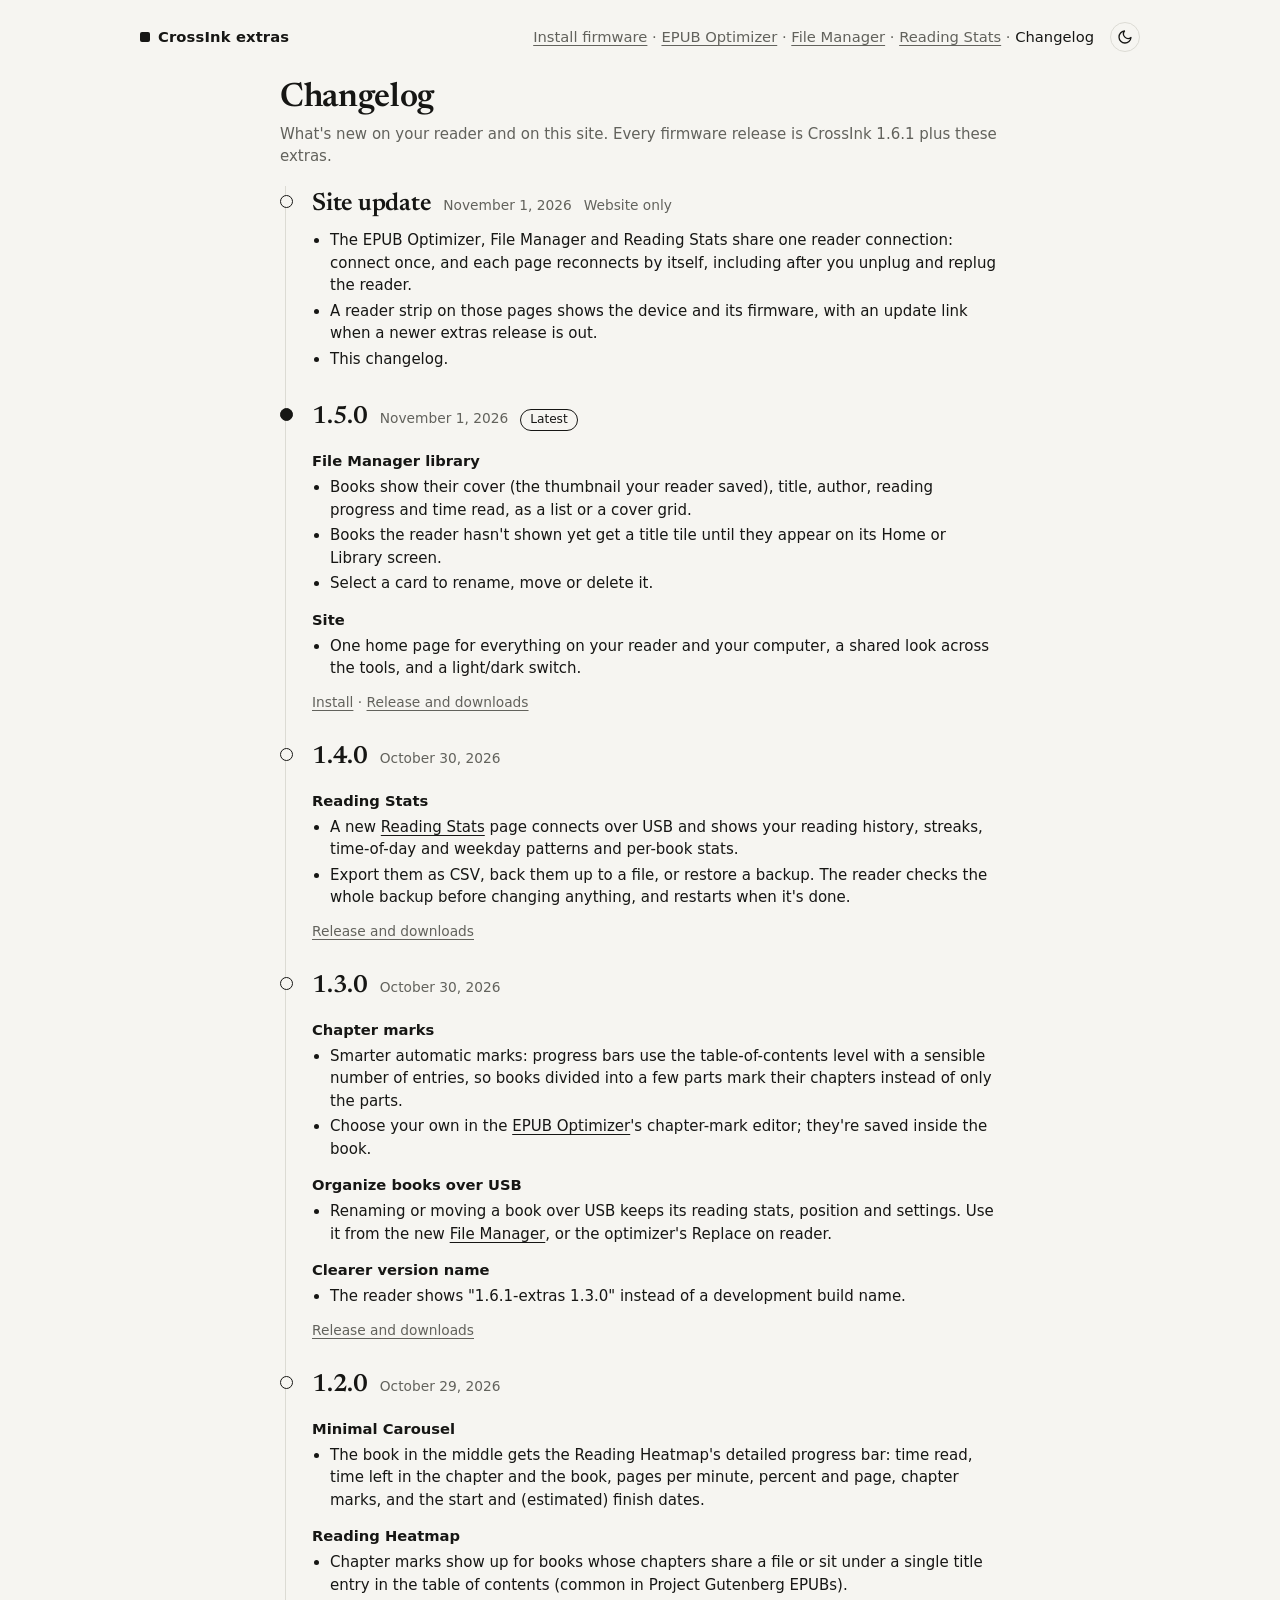
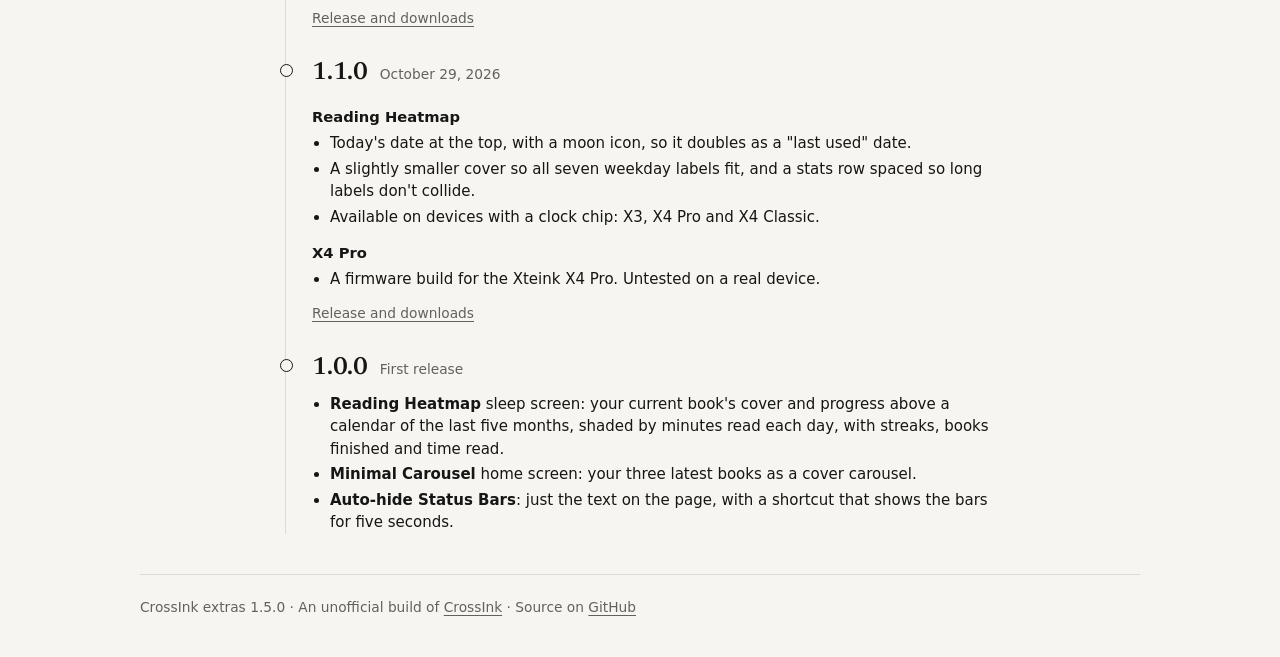
==== changelog.html @ f204cd17 "feat: changelog page, linked from every page's header Replaces the header's GitHub release link with" ====
<!doctype html>
<html lang="en">
<head>
<meta charset="utf-8">
<meta name="viewport" content="width=device-width, initial-scale=1">
<title>Changelog</title>
<meta name="description" content="What's new in each CrossInk extras release: firmware for the Xteink X3 and X4 Pro, and the tools on this site.">
<link rel="preconnect" href="https://fonts.googleapis.com">
<link rel="preconnect" href="https://fonts.gstatic.com" crossorigin>
<link href="https://fonts.googleapis.com/css2?family=Newsreader:opsz,wght@6..72,400;6..72,600&display=swap" rel="stylesheet">
<link rel="stylesheet" href="site.css?v=4">
<script src="theme.js?v=1"></script>
<style>
  .release { position: relative; padding: 0 0 26px 26px; border-left: 1px solid var(--line); margin-left: 5px; }
  .release:last-child { padding-bottom: 0; }
  .release::before { content: ""; position: absolute; left: -6px; top: 9px; width: 11px; height: 11px; border-radius: 50%;
    background: var(--bg); border: 1.5px solid var(--fg); }
  .release.latest::before { background: var(--fg); }
  .release header { display: flex; flex-wrap: wrap; align-items: baseline; gap: 4px 12px; margin-bottom: 6px; }
  .release h2 { font-family: "Newsreader", Georgia, serif; font-weight: 600; font-size: 1.55rem; margin: 0;
    letter-spacing: -0.01em; }
  .release time, .release .kind { color: var(--muted); font-size: 0.86rem; }
  .badge { border: 1px solid var(--fg); border-radius: 999px; padding: 0 9px; font-size: 0.76rem; line-height: 1.6; }
  .release h3 { font-size: 0.92rem; margin: 14px 0 4px; }
  .release ul { margin: 0; padding-left: 18px; }
  .release li { margin: 3px 0; }
  .release .links { margin: 12px 0 0; font-size: 0.86rem; color: var(--muted); }
</style>
</head>
<body>
<div class="site">
  <header class="top">
    <a class="mark" href="./"><span></span>CrossInk extras</a>
    <nav><a href="./">Install firmware</a> · <a href="optimizer.html">EPUB Optimizer</a> · <a href="files.html">File Manager</a> · <a href="stats.html">Reading Stats</a> · <a href="changelog.html" aria-current="page">Changelog</a></nav>
    <button class="theme-switch" type="button" id="themeSwitch" aria-label="Switch to dark mode"><svg class="moon" viewBox="0 0 24 24" fill="none" stroke="currentColor" stroke-width="2" stroke-linecap="round" stroke-linejoin="round" aria-hidden="true"><path d="M21 12.8A9 9 0 1 1 11.2 3a7 7 0 0 0 9.8 9.8z"/></svg><svg class="sun" viewBox="0 0 24 24" fill="none" stroke="currentColor" stroke-width="2" stroke-linecap="round" aria-hidden="true"><circle cx="12" cy="12" r="4"/><path d="M12 2v2M12 20v2M4.9 4.9l1.4 1.4M17.7 17.7l1.4 1.4M2 12h2M20 12h2M4.9 19.1l1.4-1.4M17.7 6.3l1.4-1.4"/></svg></button>
  </header>
</div>
<div class="wrap">
  <div class="page-head">
    <h1>Changelog</h1>
    <p>What's new on your reader and on this site. Every firmware release is CrossInk 1.6.1 plus these extras.</p>
  </div>

  <article class="release">
    <header><h2>Site update</h2><time datetime="2026-11-01T03:01:11Z"></time><span class="kind">Website only</span></header>
    <ul>
      <li>The EPUB Optimizer, File Manager and Reading Stats share one reader connection: connect once, and each page
        reconnects by itself, including after you unplug and replug the reader.</li>
      <li>A reader strip on those pages shows the device and its firmware, with an update link when a newer extras
        release is out.</li>
      <li>This changelog.</li>
    </ul>
  </article>

  <article class="release latest">
    <header><h2>1.5.0</h2><time datetime="2026-11-01T02:47:05Z"></time><span class="badge">Latest</span></header>
    <h3>File Manager library</h3>
    <ul>
      <li>Books show their cover (the thumbnail your reader saved), title, author, reading progress and time read, as a
        list or a cover grid.</li>
      <li>Books the reader hasn't shown yet get a title tile until they appear on its Home or Library screen.</li>
      <li>Select a card to rename, move or delete it.</li>
    </ul>
    <h3>Site</h3>
    <ul>
      <li>One home page for everything on your reader and your computer, a shared look across the tools, and a
        light/dark switch.</li>
    </ul>
    <p class="links"><a href="./#install">Install</a> ·
      <a href="https://github.com/durgakulla/CrossInk/releases/tag/extras-v1.5.0">Release and downloads</a></p>
  </article>

  <article class="release">
    <header><h2>1.4.0</h2><time datetime="2026-10-30T19:19:31Z"></time></header>
    <h3>Reading Stats</h3>
    <ul>
      <li>A new <a href="stats.html">Reading Stats</a> page connects over USB and shows your reading history, streaks,
        time-of-day and weekday patterns and per-book stats.</li>
      <li>Export them as CSV, back them up to a file, or restore a backup. The reader checks the whole backup before
        changing anything, and restarts when it's done.</li>
    </ul>
    <p class="links"><a href="https://github.com/durgakulla/CrossInk/releases/tag/extras-v1.4.0">Release and downloads</a></p>
  </article>

  <article class="release">
    <header><h2>1.3.0</h2><time datetime="2026-10-30T05:28:30Z"></time></header>
    <h3>Chapter marks</h3>
    <ul>
      <li>Smarter automatic marks: progress bars use the table-of-contents level with a sensible number of entries, so
        books divided into a few parts mark their chapters instead of only the parts.</li>
      <li>Choose your own in the <a href="optimizer.html">EPUB Optimizer</a>'s chapter-mark editor; they're saved inside
        the book.</li>
    </ul>
    <h3>Organize books over USB</h3>
    <ul>
      <li>Renaming or moving a book over USB keeps its reading stats, position and settings. Use it from the new
        <a href="files.html">File Manager</a>, or the optimizer's Replace on reader.</li>
    </ul>
    <h3>Clearer version name</h3>
    <ul>
      <li>The reader shows "1.6.1-extras 1.3.0" instead of a development build name.</li>
    </ul>
    <p class="links"><a href="https://github.com/durgakulla/CrossInk/releases/tag/extras-v1.3.0">Release and downloads</a></p>
  </article>

  <article class="release">
    <header><h2>1.2.0</h2><time datetime="2026-10-29T15:53:16Z"></time></header>
    <h3>Minimal Carousel</h3>
    <ul>
      <li>The book in the middle gets the Reading Heatmap's detailed progress bar: time read, time left in the chapter
        and the book, pages per minute, percent and page, chapter marks, and the start and (estimated) finish dates.</li>
    </ul>
    <h3>Reading Heatmap</h3>
    <ul>
      <li>Chapter marks show up for books whose chapters share a file or sit under a single title entry in the table of
        contents (common in Project Gutenberg EPUBs).</li>
    </ul>
    <p class="links"><a href="https://github.com/durgakulla/CrossInk/releases/tag/extras-v1.2.0">Release and downloads</a></p>
  </article>

  <article class="release">
    <header><h2>1.1.0</h2><time datetime="2026-10-29T04:12:17Z"></time></header>
    <h3>Reading Heatmap</h3>
    <ul>
      <li>Today's date at the top, with a moon icon, so it doubles as a "last used" date.</li>
      <li>A slightly smaller cover so all seven weekday labels fit, and a stats row spaced so long labels don't collide.</li>
      <li>Available on devices with a clock chip: X3, X4 Pro and X4 Classic.</li>
    </ul>
    <h3>X4 Pro</h3>
    <ul>
      <li>A firmware build for the Xteink X4 Pro. Untested on a real device.</li>
    </ul>
    <p class="links"><a href="https://github.com/durgakulla/CrossInk/releases/tag/extras-v1.1.0">Release and downloads</a></p>
  </article>

  <article class="release">
    <header><h2>1.0.0</h2><span class="kind">First release</span></header>
    <ul>
      <li><strong>Reading Heatmap</strong> sleep screen: your current book's cover and progress above a calendar of the
        last five months, shaded by minutes read each day, with streaks, books finished and time read.</li>
      <li><strong>Minimal Carousel</strong> home screen: your three latest books as a cover carousel.</li>
      <li><strong>Auto-hide Status Bars</strong>: just the text on the page, with a shortcut that shows the bars for five
        seconds.</li>
    </ul>
  </article>
</div>

<div class="site">
  <footer class="site-foot">
    CrossInk extras 1.5.0 · An unofficial build of <a href="https://github.com/uxjulia/CrossInk">CrossInk</a> ·
    Source on <a href="https://github.com/durgakulla/CrossInk/tree/feat/reading-heatmap-sleep">GitHub</a>
  </footer>
</div>

<script>
  // Release dates in the visitor's own time zone.
  document.querySelectorAll(".release time").forEach(function (t) {
    t.textContent = new Date(t.getAttribute("datetime")).toLocaleDateString(undefined,
      { year: "numeric", month: "long", day: "numeric" });
  });
</script>
</body>
</html>
---- site.css ----
/* Shared by every page of CrossInk extras: colours, header, footer, page
   heading and the basic controls. Page-specific styles stay in each page.
   Dark colours follow the system unless the header switch set data-theme
   on <html> (theme.js). */
:root {
  --bg: #f6f5f1; --fg: #161614; --muted: #62625c; --faint: #8c8c85;
  --card: #ffffff; --line: #dcdbd4;
  --btn: #161614; --btn-fg: #f6f5f1;
  color-scheme: light;
}
@media (prefers-color-scheme: dark) {
  :root:not([data-theme="light"]) {
    --bg: #121211; --fg: #ecebe6; --muted: #a5a49d; --faint: #75746e;
    --card: #1b1b19; --line: #2f2f2b;
    --btn: #ecebe6; --btn-fg: #121211;
    color-scheme: dark;
  }
}
:root[data-theme="dark"] {
  --bg: #121211; --fg: #ecebe6; --muted: #a5a49d; --faint: #75746e;
  --card: #1b1b19; --line: #2f2f2b;
  --btn: #ecebe6; --btn-fg: #121211;
  color-scheme: dark;
}
* { box-sizing: border-box; }
html { -webkit-text-size-adjust: 100%; }
body { margin: 0; background: var(--bg); color: var(--fg);
  font: 15px/1.5 ui-sans-serif, system-ui, -apple-system, "Segoe UI", sans-serif; }
a { color: inherit; text-underline-offset: 3px; }
code { font-size: 0.9em; }
[hidden] { display: none !important; }

/* Layout: the header and footer span .site; tool content sits in .wrap. */
.site { max-width: 1040px; margin: 0 auto; padding: 0 20px; }
.wrap { max-width: 760px; margin: 0 auto; padding: 0 20px; }
.wrap.wide { max-width: 1040px; }

header.top { display: flex; justify-content: space-between; align-items: center; flex-wrap: wrap; gap: 6px 16px;
  padding: 22px 0; font-size: 0.92rem; line-height: 1.6; color: var(--muted); }
header.top .mark { font-weight: 600; color: var(--fg); letter-spacing: 0.01em; text-decoration: none; }
header.top .mark span { display: inline-block; width: 10px; height: 10px; background: var(--fg);
  margin-right: 8px; border-radius: 2px; vertical-align: 0; }
header.top nav a { color: var(--muted); }
header.top nav a[aria-current="page"] { color: var(--fg); text-decoration: none; }
header.top nav { margin-left: auto; }
.theme-switch { flex: none; display: inline-grid; place-items: center; width: 30px; height: 30px; padding: 0;
  border: 1px solid var(--line); border-radius: 50%; background: transparent; color: var(--fg); cursor: pointer; }
.theme-switch:hover { border-color: var(--fg); }
.theme-switch svg { width: 16px; height: 16px; }
/* Shows the mode a click switches to. */
.theme-switch .sun, :root[data-theme-now="dark"] .theme-switch .moon { display: none; }
:root[data-theme-now="dark"] .theme-switch .sun { display: block; }
/* Narrow screens: the switch sits on the brand row and the menu wraps below. */
@media (max-width: 700px) {
  header.top .mark { order: -2; }
  .theme-switch { order: -1; margin-left: auto; }
  header.top nav { flex-basis: 100%; margin-left: 0; }
}

.serif, .page-head h1 { font-family: "Newsreader", Georgia, "Times New Roman", serif; font-weight: 600;
  letter-spacing: -0.01em; }
.page-head { padding: 6px 0 18px; }
.page-head h1 { font-size: 2.1rem; line-height: 1.1; margin: 0 0 6px; }
.page-head p { margin: 0; color: var(--muted); }

footer.site-foot { margin-top: 40px; border-top: 1px solid var(--line); padding: 22px 0 40px; color: var(--muted);
  font-size: 0.86rem; }

/* Controls */
.card { background: var(--card); border: 1px solid var(--line); border-radius: 12px; padding: 16px; }
.bar { display: flex; flex-wrap: wrap; align-items: center; gap: 8px 10px; }
.spacer { flex: 1; }
button.go { background: var(--btn); color: var(--btn-fg); border: 0; border-radius: 9px; padding: 9px 18px;
  font: inherit; font-weight: 600; cursor: pointer; }
button.go:hover { opacity: 0.88; }
button.go:disabled { opacity: 0.35; cursor: not-allowed; }
.tool { font: inherit; font-size: 0.84rem; line-height: 1.4; white-space: nowrap; padding: 4px 10px;
  border: 1px solid var(--fg); border-radius: 7px; background: transparent; color: var(--fg); cursor: pointer; }
.tool:hover { background: var(--bg); }
.tool.primary { background: var(--btn); color: var(--btn-fg); }
.tool:disabled { opacity: 0.4; cursor: not-allowed; }
label.tool input { position: absolute; width: 1px; height: 1px; opacity: 0; }
.seg { display: inline-flex; border: 1px solid var(--fg); border-radius: 999px; padding: 2px; }
.seg button { border: 0; background: transparent; color: var(--fg); font: inherit; font-size: 0.85rem;
  padding: 4px 12px; border-radius: 999px; cursor: pointer; }
.seg button[aria-pressed="true"] { background: var(--btn); color: var(--btn-fg); }

/* Reader strip (reader.js) on the USB tool pages. */
.reader-bar { display: flex; flex-wrap: wrap; align-items: center; gap: 6px 12px; margin-bottom: 14px; padding: 9px 14px;
  border: 1px solid var(--line); border-radius: 10px; background: var(--card); font-size: 0.88rem; min-height: 46px; }
.reader-bar .dot { flex: none; width: 9px; height: 9px; border-radius: 50%; border: 1.5px solid var(--faint); }
.reader-bar.connected .dot { background: var(--fg); border-color: var(--fg); }
.reader-bar.connecting .dot { border-color: var(--fg); border-right-color: transparent; animation: reader-spin 0.9s linear infinite; }
@keyframes reader-spin { to { transform: rotate(360deg); } }
@media (prefers-reduced-motion: reduce) { .reader-bar.connecting .dot { animation: none; } }
.reader-bar.connected > span:nth-child(2) { font-weight: 600; }
.reader-bar .update { font-weight: 600; }
.reader-bar .hint { font-size: 0.84rem; }
.reader-bar .tool { margin-left: auto; }

.muted { color: var(--muted); }
.bad { color: var(--fg) !important; border-left: 2px solid var(--fg); padding-left: 8px; }
.notes { margin: 14px 0 0; padding-left: 18px; color: var(--muted); font-size: 0.82rem; }
.notes li { margin: 3px 0; }
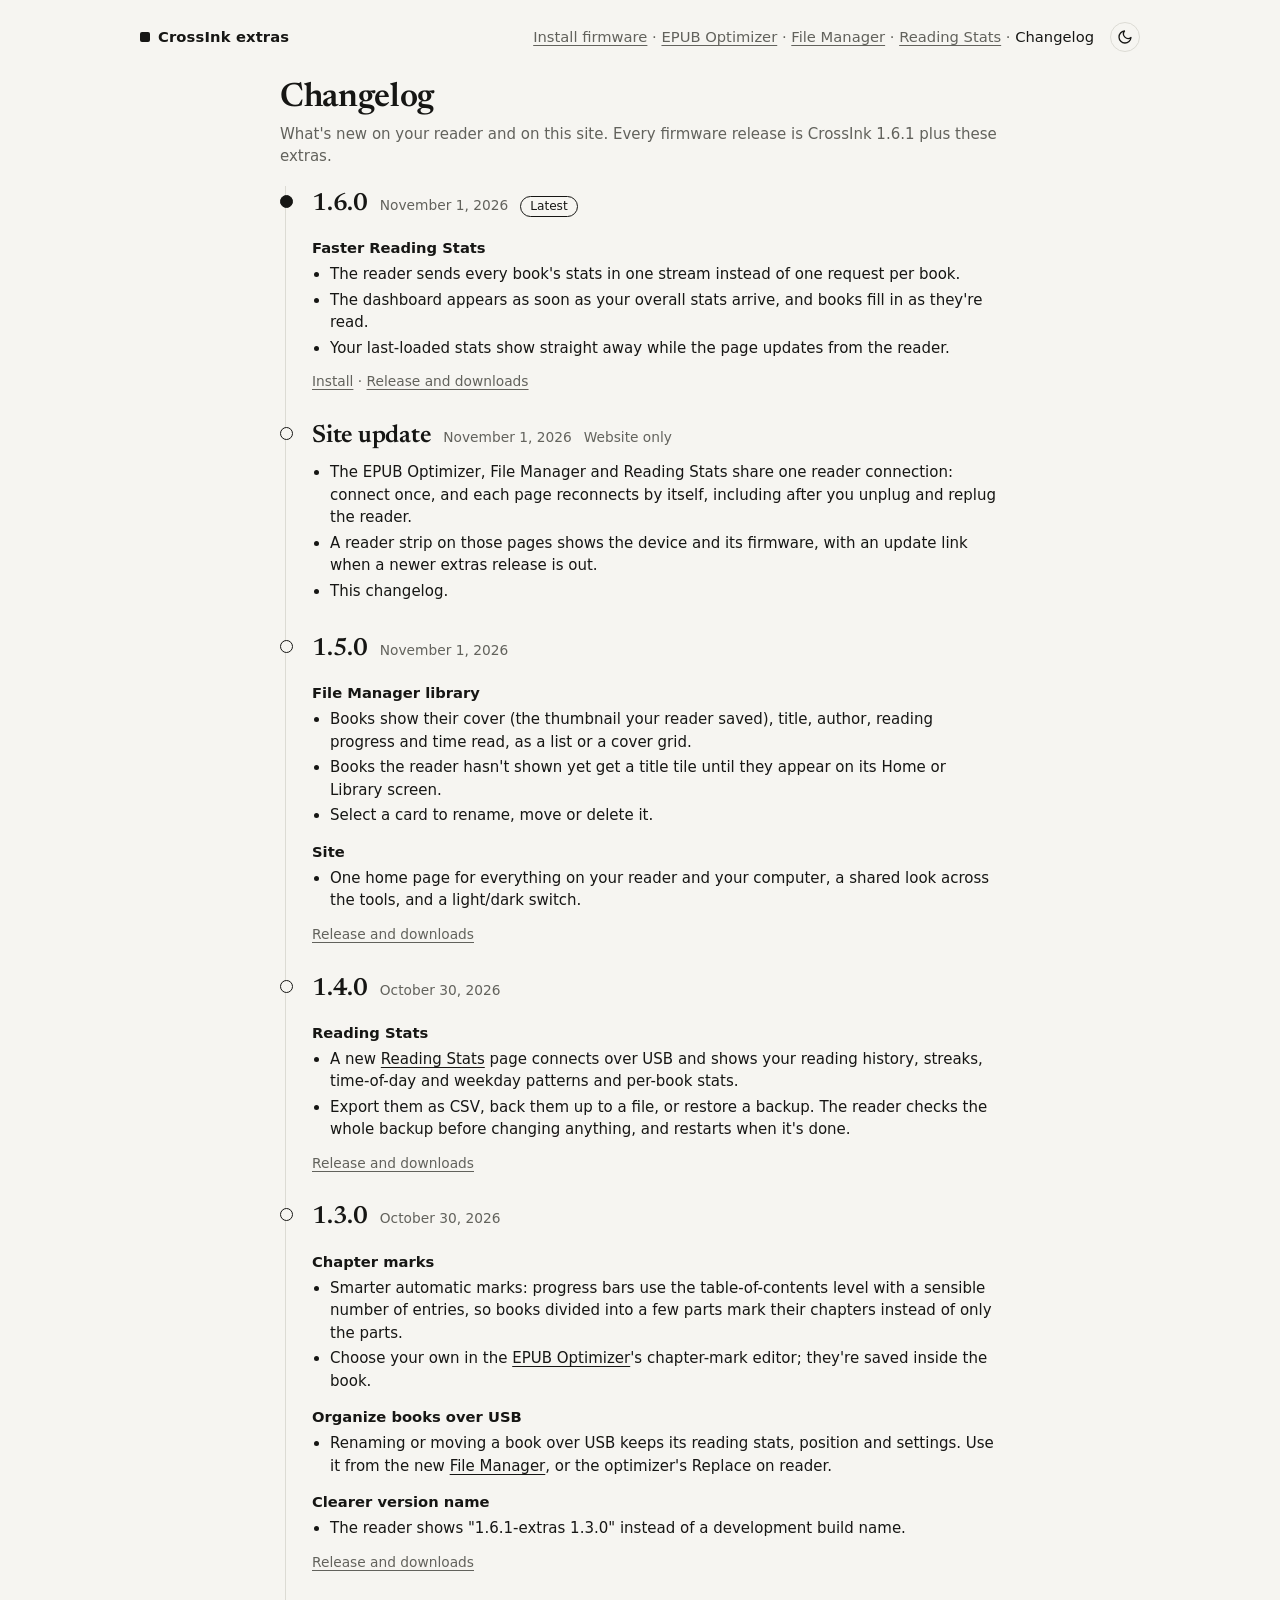
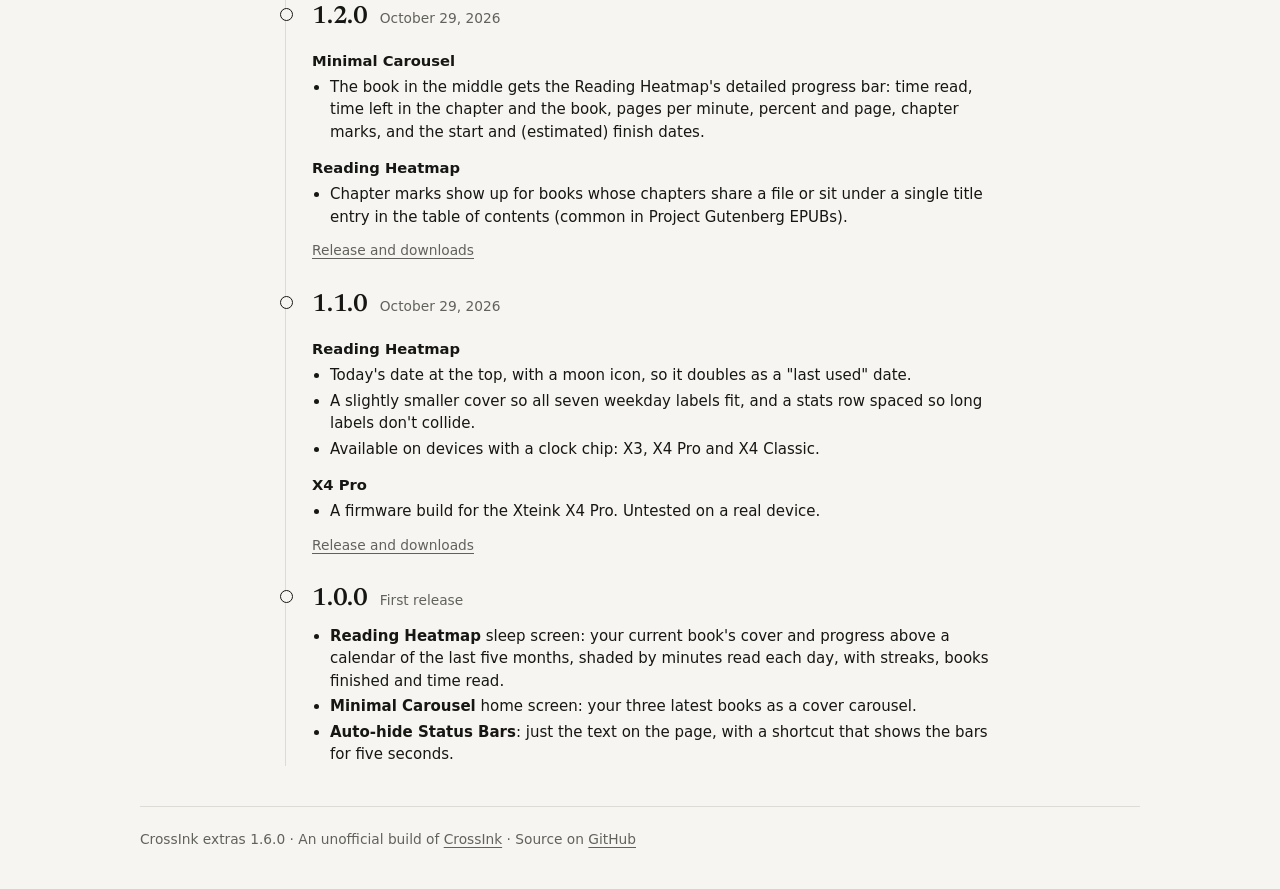
==== commit 80278a6a: "feat: faster Reading Stats; firmware 1.6.0 Reading Stats shows the last-loaded stats straight away, " ====
--- a/changelog.html
+++ b/changelog.html
@@ -41,6 +41,18 @@
     <p>What's new on your reader and on this site. Every firmware release is CrossInk 1.6.1 plus these extras.</p>
   </div>
 
+  <article class="release latest">
+    <header><h2>1.6.0</h2><time datetime="2026-11-01T03:27:47Z"></time><span class="badge">Latest</span></header>
+    <h3>Faster Reading Stats</h3>
+    <ul>
+      <li>The reader sends every book's stats in one stream instead of one request per book.</li>
+      <li>The dashboard appears as soon as your overall stats arrive, and books fill in as they're read.</li>
+      <li>Your last-loaded stats show straight away while the page updates from the reader.</li>
+    </ul>
+    <p class="links"><a href="./#install">Install</a> ·
+      <a href="https://github.com/durgakulla/CrossInk/releases/tag/extras-v1.6.0">Release and downloads</a></p>
+  </article>
+
   <article class="release">
     <header><h2>Site update</h2><time datetime="2026-11-01T03:01:11Z"></time><span class="kind">Website only</span></header>
     <ul>
@@ -52,8 +64,8 @@
     </ul>
   </article>
 
-  <article class="release latest">
-    <header><h2>1.5.0</h2><time datetime="2026-11-01T02:47:05Z"></time><span class="badge">Latest</span></header>
+  <article class="release">
+    <header><h2>1.5.0</h2><time datetime="2026-11-01T02:47:05Z"></time></header>
     <h3>File Manager library</h3>
     <ul>
       <li>Books show their cover (the thumbnail your reader saved), title, author, reading progress and time read, as a
@@ -66,8 +78,7 @@
       <li>One home page for everything on your reader and your computer, a shared look across the tools, and a
         light/dark switch.</li>
     </ul>
-    <p class="links"><a href="./#install">Install</a> ·
-      <a href="https://github.com/durgakulla/CrossInk/releases/tag/extras-v1.5.0">Release and downloads</a></p>
+    <p class="links"><a href="https://github.com/durgakulla/CrossInk/releases/tag/extras-v1.5.0">Release and downloads</a></p>
   </article>
 
   <article class="release">
@@ -147,7 +158,7 @@
 
 <div class="site">
   <footer class="site-foot">
-    CrossInk extras 1.5.0 · An unofficial build of <a href="https://github.com/uxjulia/CrossInk">CrossInk</a> ·
+    CrossInk extras 1.6.0 · An unofficial build of <a href="https://github.com/uxjulia/CrossInk">CrossInk</a> ·
     Source on <a href="https://github.com/durgakulla/CrossInk/tree/feat/reading-heatmap-sleep">GitHub</a>
   </footer>
 </div>
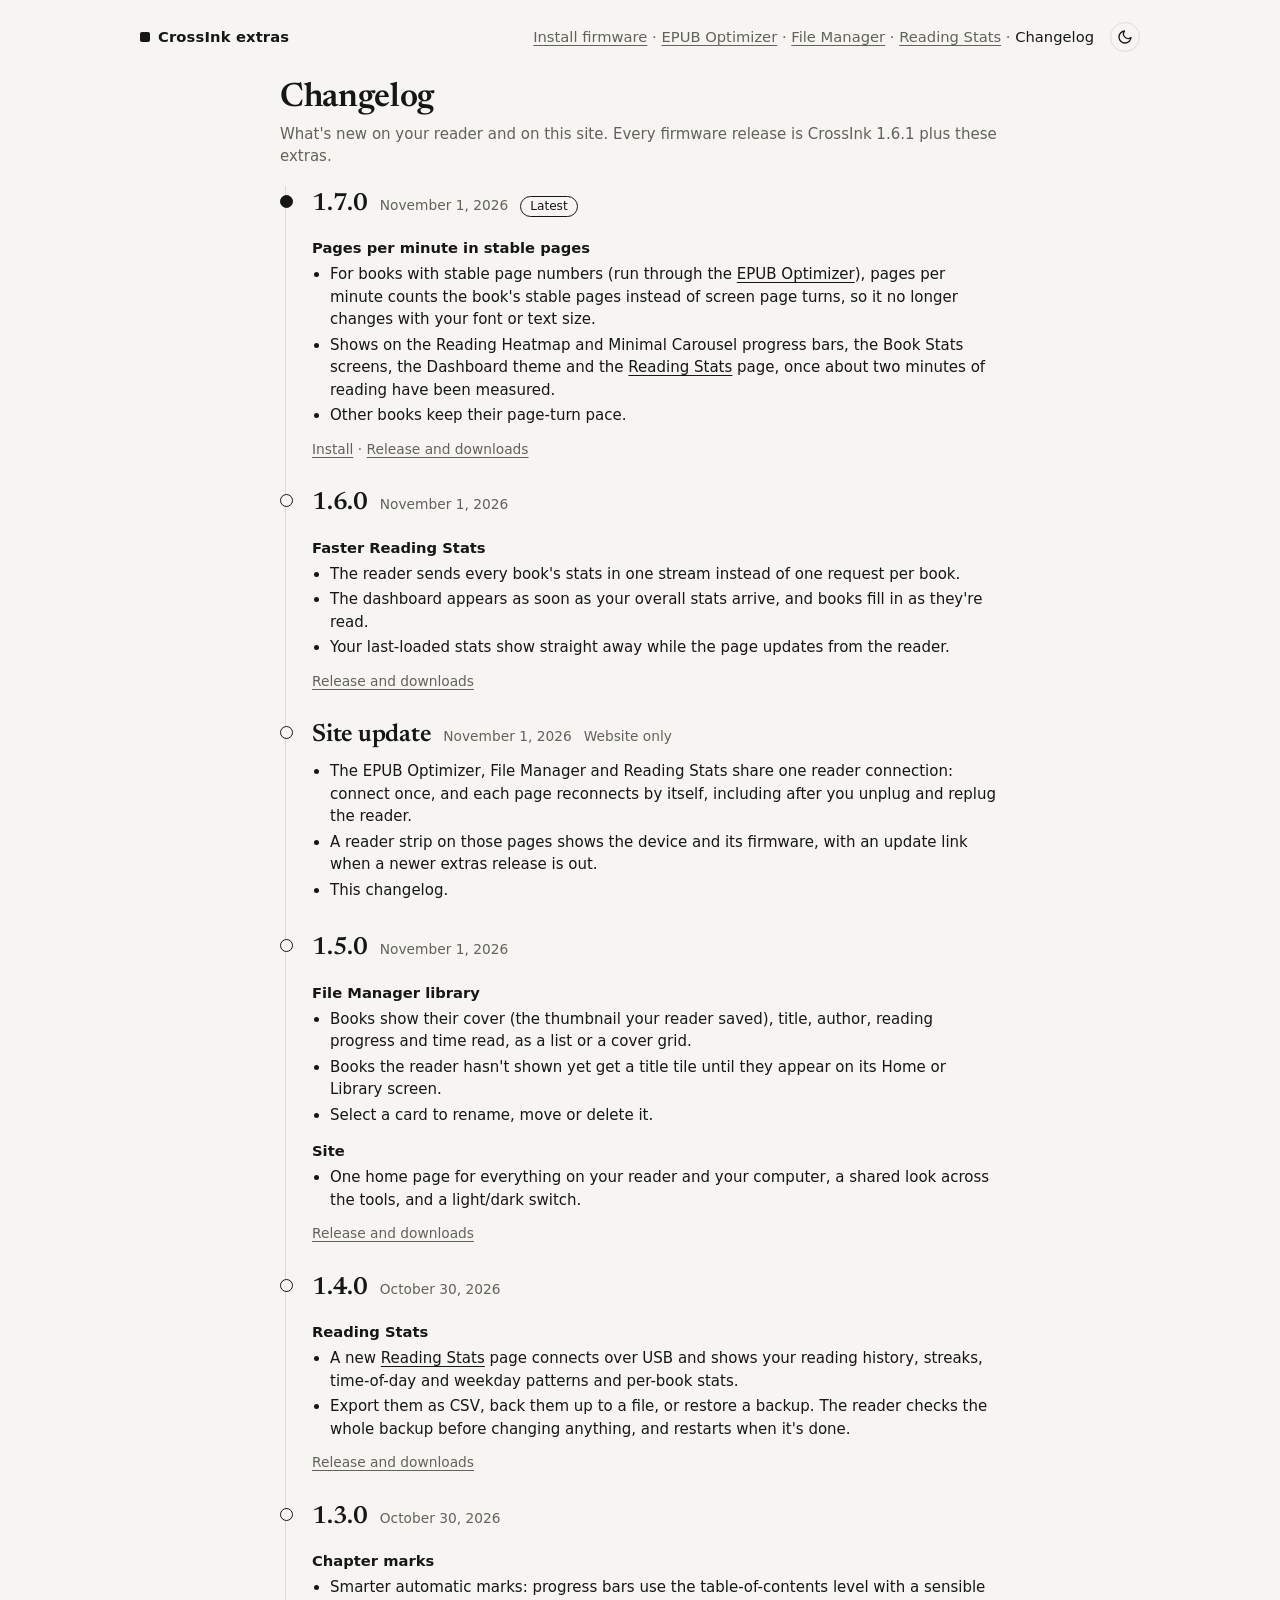
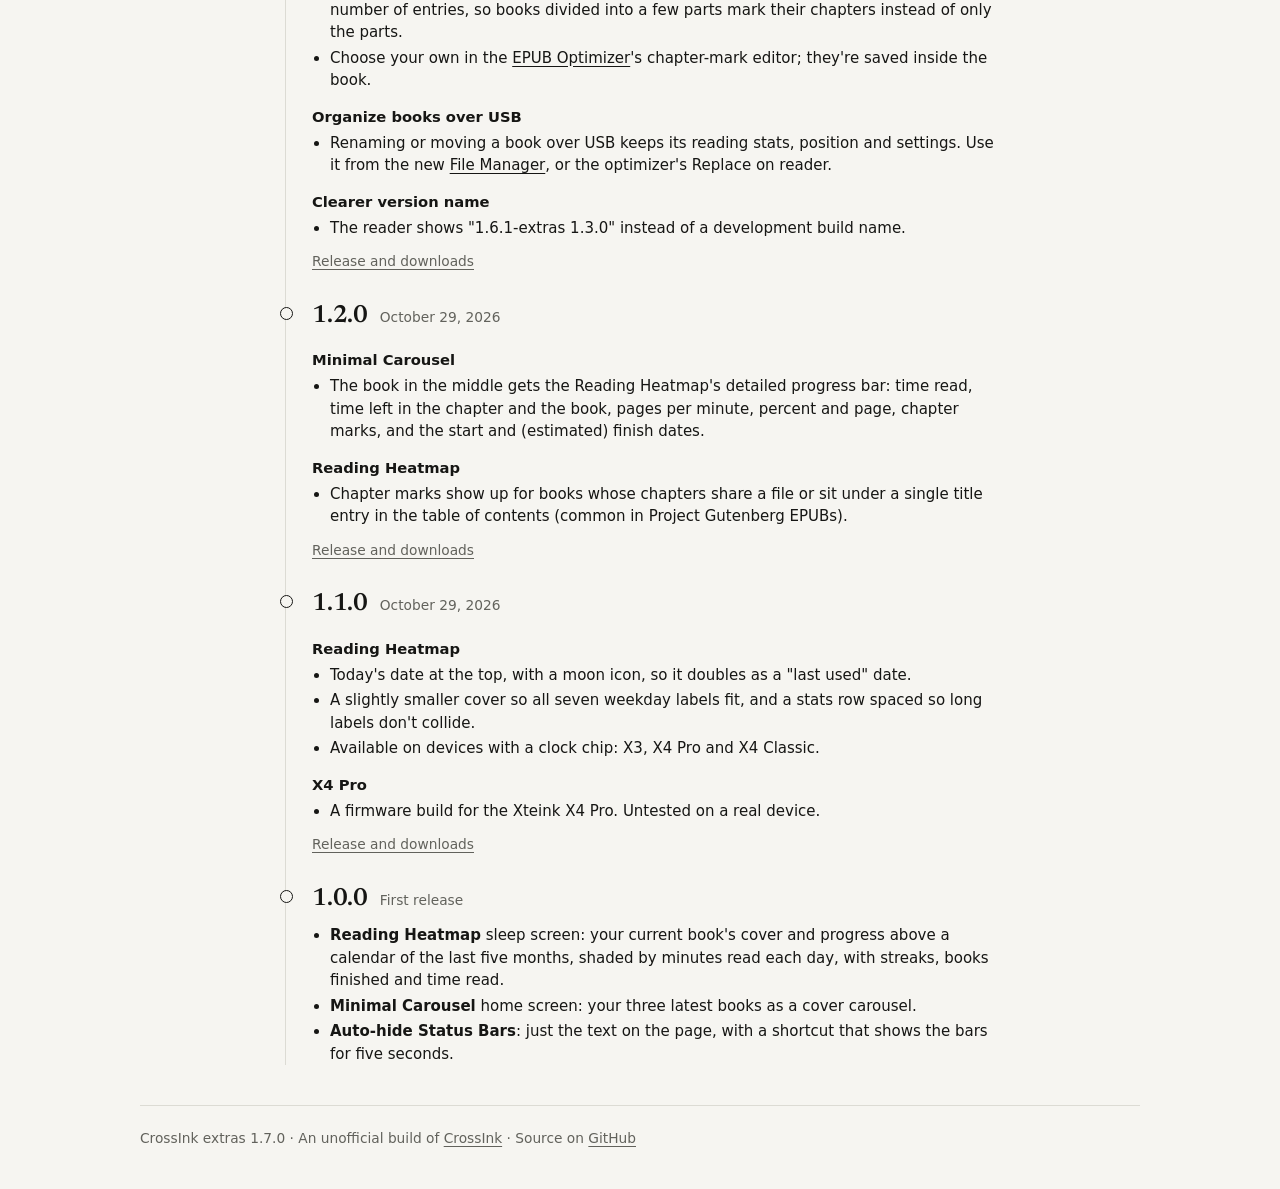
==== commit d0da38b2: "feat: stable pages per minute on Reading Stats; firmware 1.7.0 Reading Stats shows pages per minute " ====
--- a/changelog.html
+++ b/changelog.html
@@ -42,15 +42,29 @@
   </div>
 
   <article class="release latest">
-    <header><h2>1.6.0</h2><time datetime="2026-11-01T03:27:47Z"></time><span class="badge">Latest</span></header>
+    <header><h2>1.7.0</h2><time datetime="2026-11-01T04:46:51Z"></time><span class="badge">Latest</span></header>
+    <h3>Pages per minute in stable pages</h3>
+    <ul>
+      <li>For books with stable page numbers (run through the <a href="optimizer.html">EPUB Optimizer</a>), pages per
+        minute counts the book's stable pages instead of screen page turns, so it no longer changes with your font or
+        text size.</li>
+      <li>Shows on the Reading Heatmap and Minimal Carousel progress bars, the Book Stats screens, the Dashboard theme
+        and the <a href="stats.html">Reading Stats</a> page, once about two minutes of reading have been measured.</li>
+      <li>Other books keep their page-turn pace.</li>
+    </ul>
+    <p class="links"><a href="./#install">Install</a> ·
+      <a href="https://github.com/durgakulla/CrossInk/releases/tag/extras-v1.7.0">Release and downloads</a></p>
+  </article>
+
+  <article class="release">
+    <header><h2>1.6.0</h2><time datetime="2026-11-01T03:27:47Z"></time></header>
     <h3>Faster Reading Stats</h3>
     <ul>
       <li>The reader sends every book's stats in one stream instead of one request per book.</li>
       <li>The dashboard appears as soon as your overall stats arrive, and books fill in as they're read.</li>
       <li>Your last-loaded stats show straight away while the page updates from the reader.</li>
     </ul>
-    <p class="links"><a href="./#install">Install</a> ·
-      <a href="https://github.com/durgakulla/CrossInk/releases/tag/extras-v1.6.0">Release and downloads</a></p>
+    <p class="links"><a href="https://github.com/durgakulla/CrossInk/releases/tag/extras-v1.6.0">Release and downloads</a></p>
   </article>
 
   <article class="release">
@@ -158,7 +172,7 @@
 
 <div class="site">
   <footer class="site-foot">
-    CrossInk extras 1.6.0 · An unofficial build of <a href="https://github.com/uxjulia/CrossInk">CrossInk</a> ·
+    CrossInk extras 1.7.0 · An unofficial build of <a href="https://github.com/uxjulia/CrossInk">CrossInk</a> ·
     Source on <a href="https://github.com/durgakulla/CrossInk/tree/feat/reading-heatmap-sleep">GitHub</a>
   </footer>
 </div>
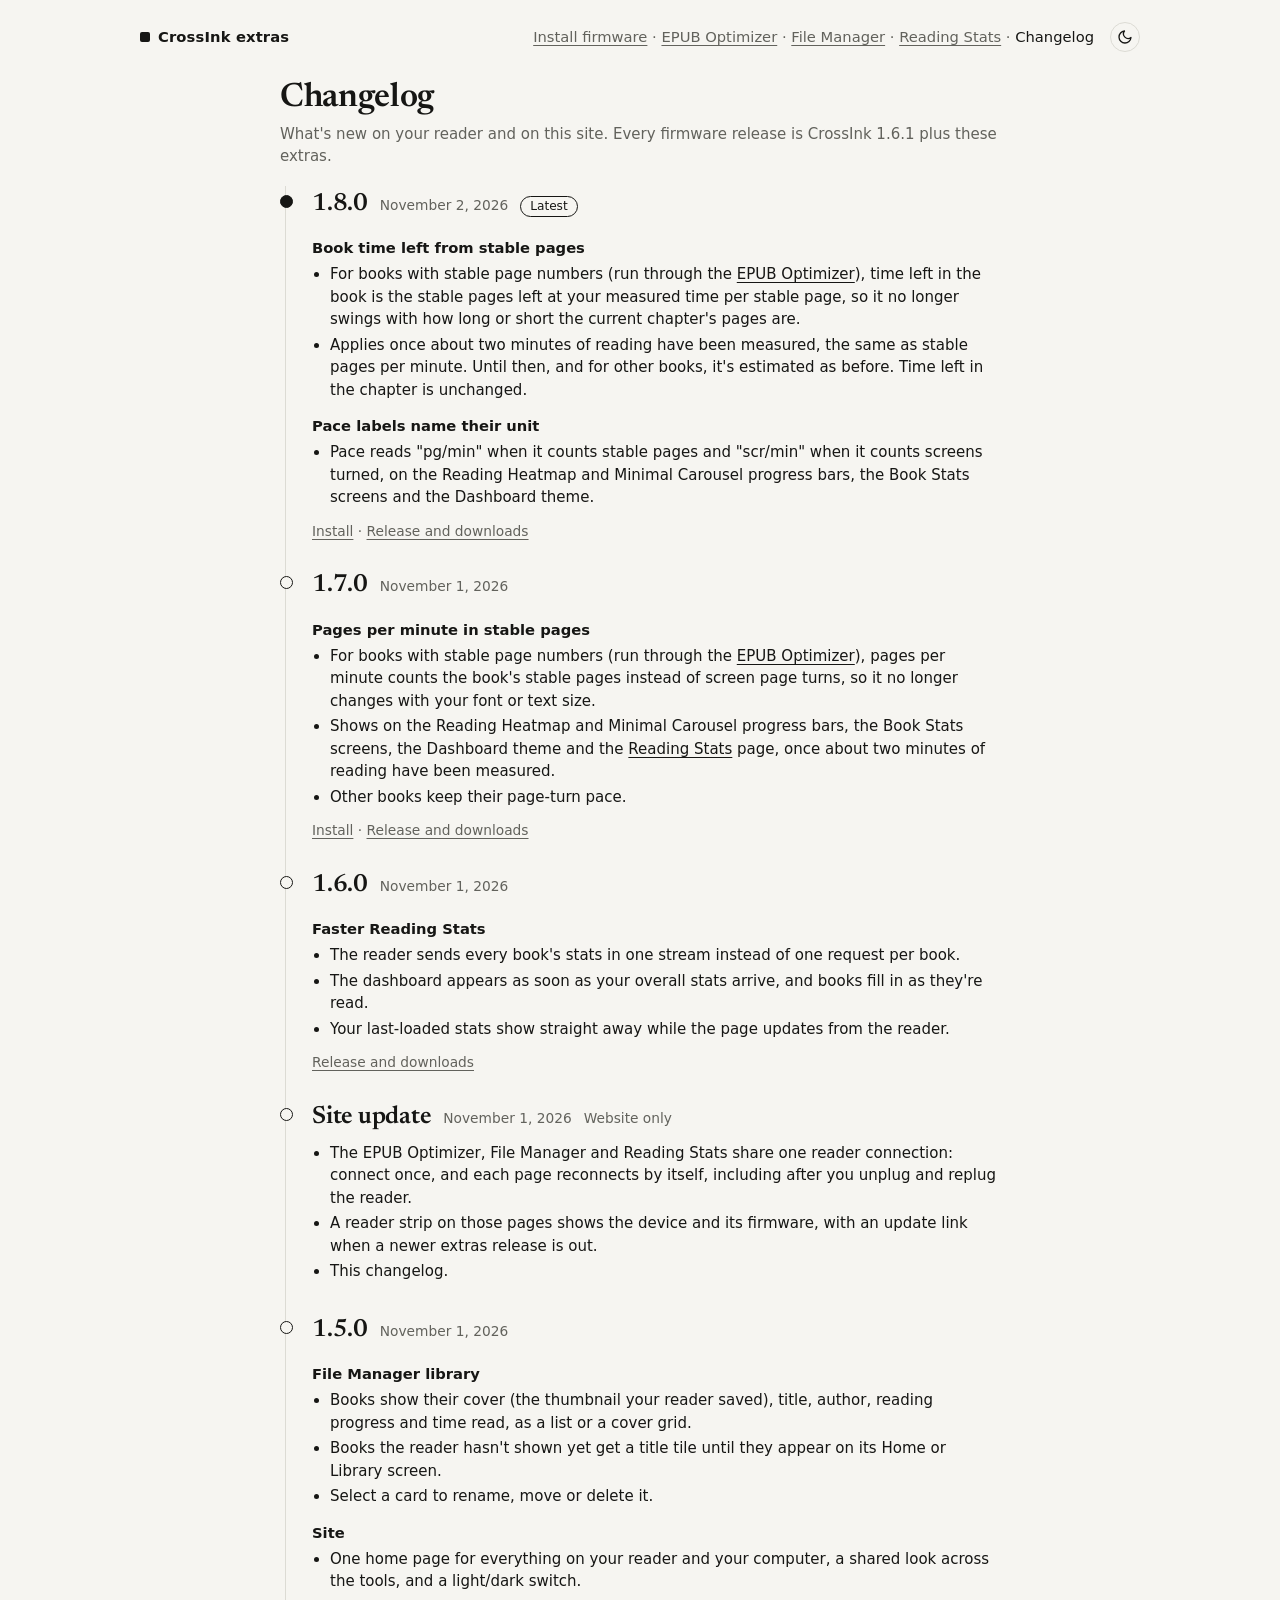
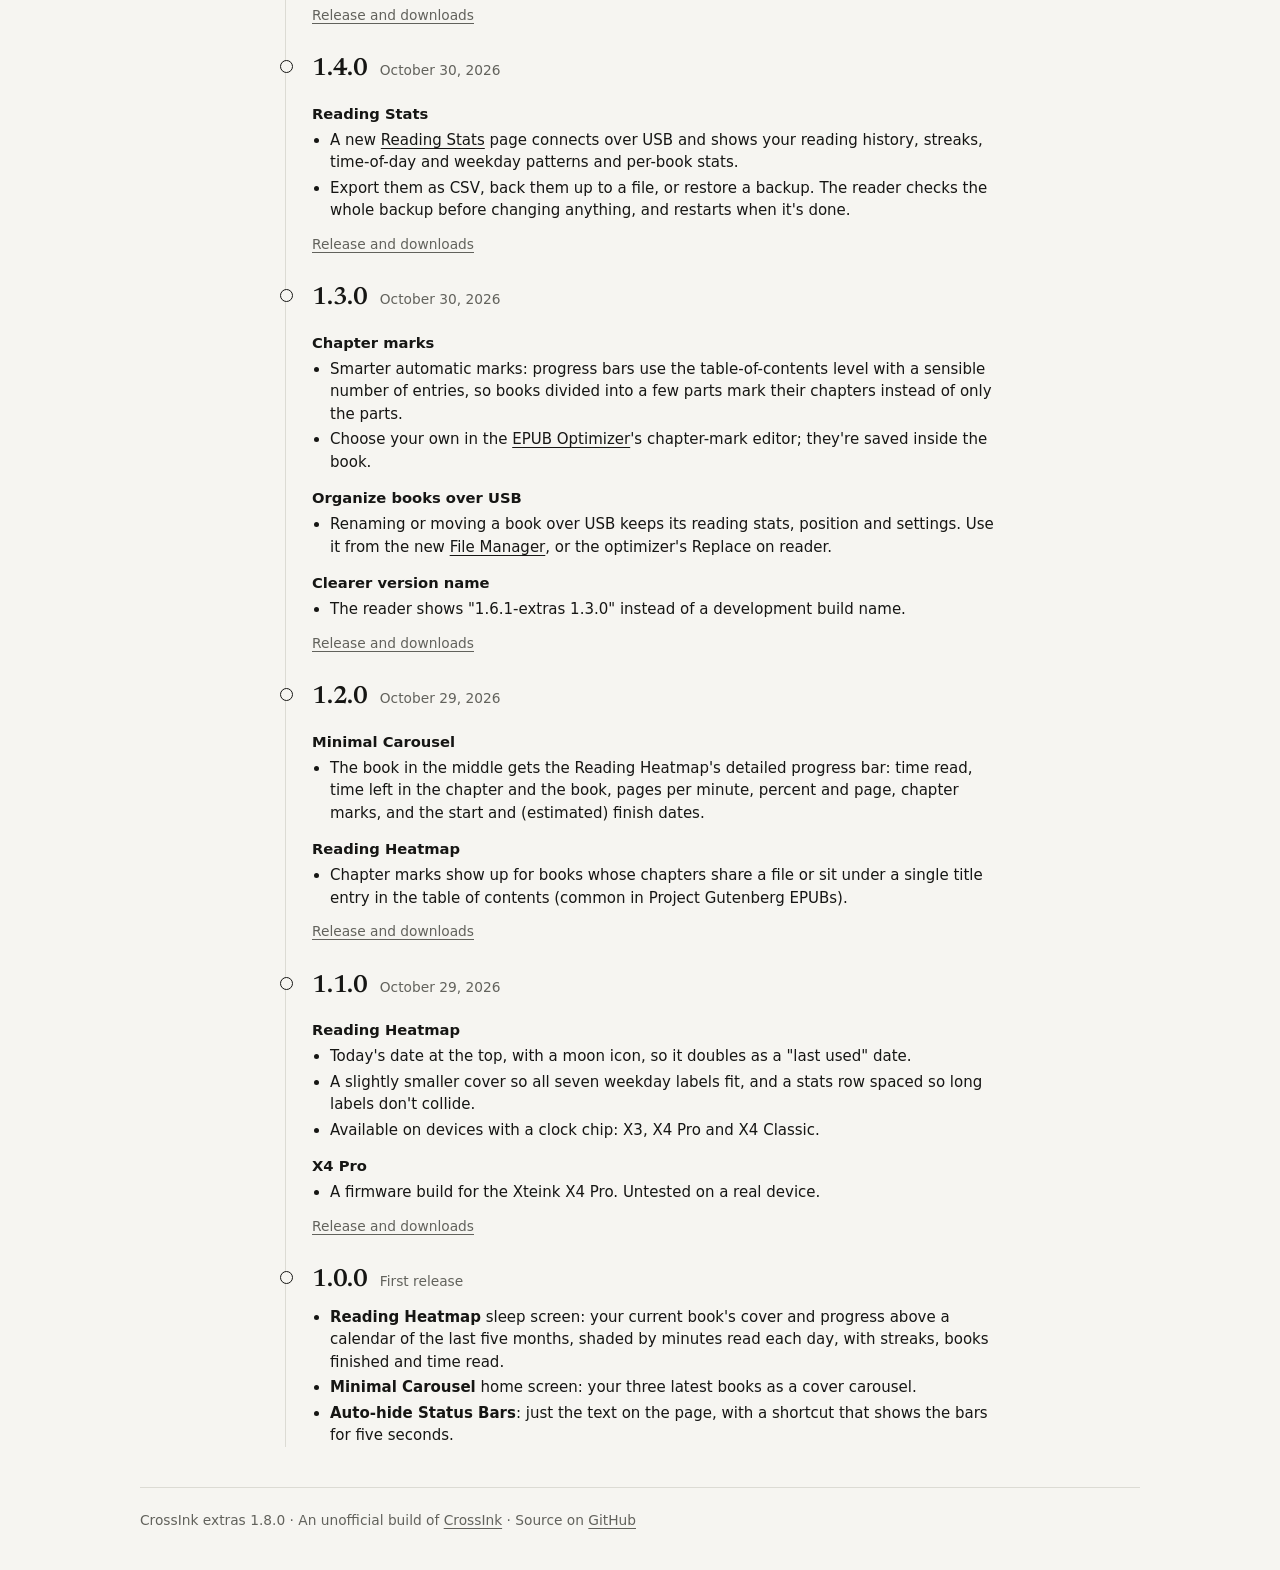
==== commit 55f1968d: "feat: firmware 1.8.0 (stable-page time left, scr/min and pg/min labels) Co-Authored-By: Claude Opus " ====
--- a/changelog.html
+++ b/changelog.html
@@ -42,7 +42,26 @@
   </div>
 
   <article class="release latest">
-    <header><h2>1.7.0</h2><time datetime="2026-11-01T04:46:51Z"></time><span class="badge">Latest</span></header>
+    <header><h2>1.8.0</h2><time datetime="2026-11-02T01:36:26Z"></time><span class="badge">Latest</span></header>
+    <h3>Book time left from stable pages</h3>
+    <ul>
+      <li>For books with stable page numbers (run through the <a href="optimizer.html">EPUB Optimizer</a>), time left
+        in the book is the stable pages left at your measured time per stable page, so it no longer swings with how
+        long or short the current chapter's pages are.</li>
+      <li>Applies once about two minutes of reading have been measured, the same as stable pages per minute. Until
+        then, and for other books, it's estimated as before. Time left in the chapter is unchanged.</li>
+    </ul>
+    <h3>Pace labels name their unit</h3>
+    <ul>
+      <li>Pace reads "pg/min" when it counts stable pages and "scr/min" when it counts screens turned, on the Reading
+        Heatmap and Minimal Carousel progress bars, the Book Stats screens and the Dashboard theme.</li>
+    </ul>
+    <p class="links"><a href="./#install">Install</a> ·
+      <a href="https://github.com/durgakulla/CrossInk/releases/tag/extras-v1.8.0">Release and downloads</a></p>
+  </article>
+
+  <article class="release">
+    <header><h2>1.7.0</h2><time datetime="2026-11-01T04:46:51Z"></time></header>
     <h3>Pages per minute in stable pages</h3>
     <ul>
       <li>For books with stable page numbers (run through the <a href="optimizer.html">EPUB Optimizer</a>), pages per
@@ -172,7 +191,7 @@
 
 <div class="site">
   <footer class="site-foot">
-    CrossInk extras 1.7.0 · An unofficial build of <a href="https://github.com/uxjulia/CrossInk">CrossInk</a> ·
+    CrossInk extras 1.8.0 · An unofficial build of <a href="https://github.com/uxjulia/CrossInk">CrossInk</a> ·
     Source on <a href="https://github.com/durgakulla/CrossInk/tree/feat/reading-heatmap-sleep">GitHub</a>
   </footer>
 </div>
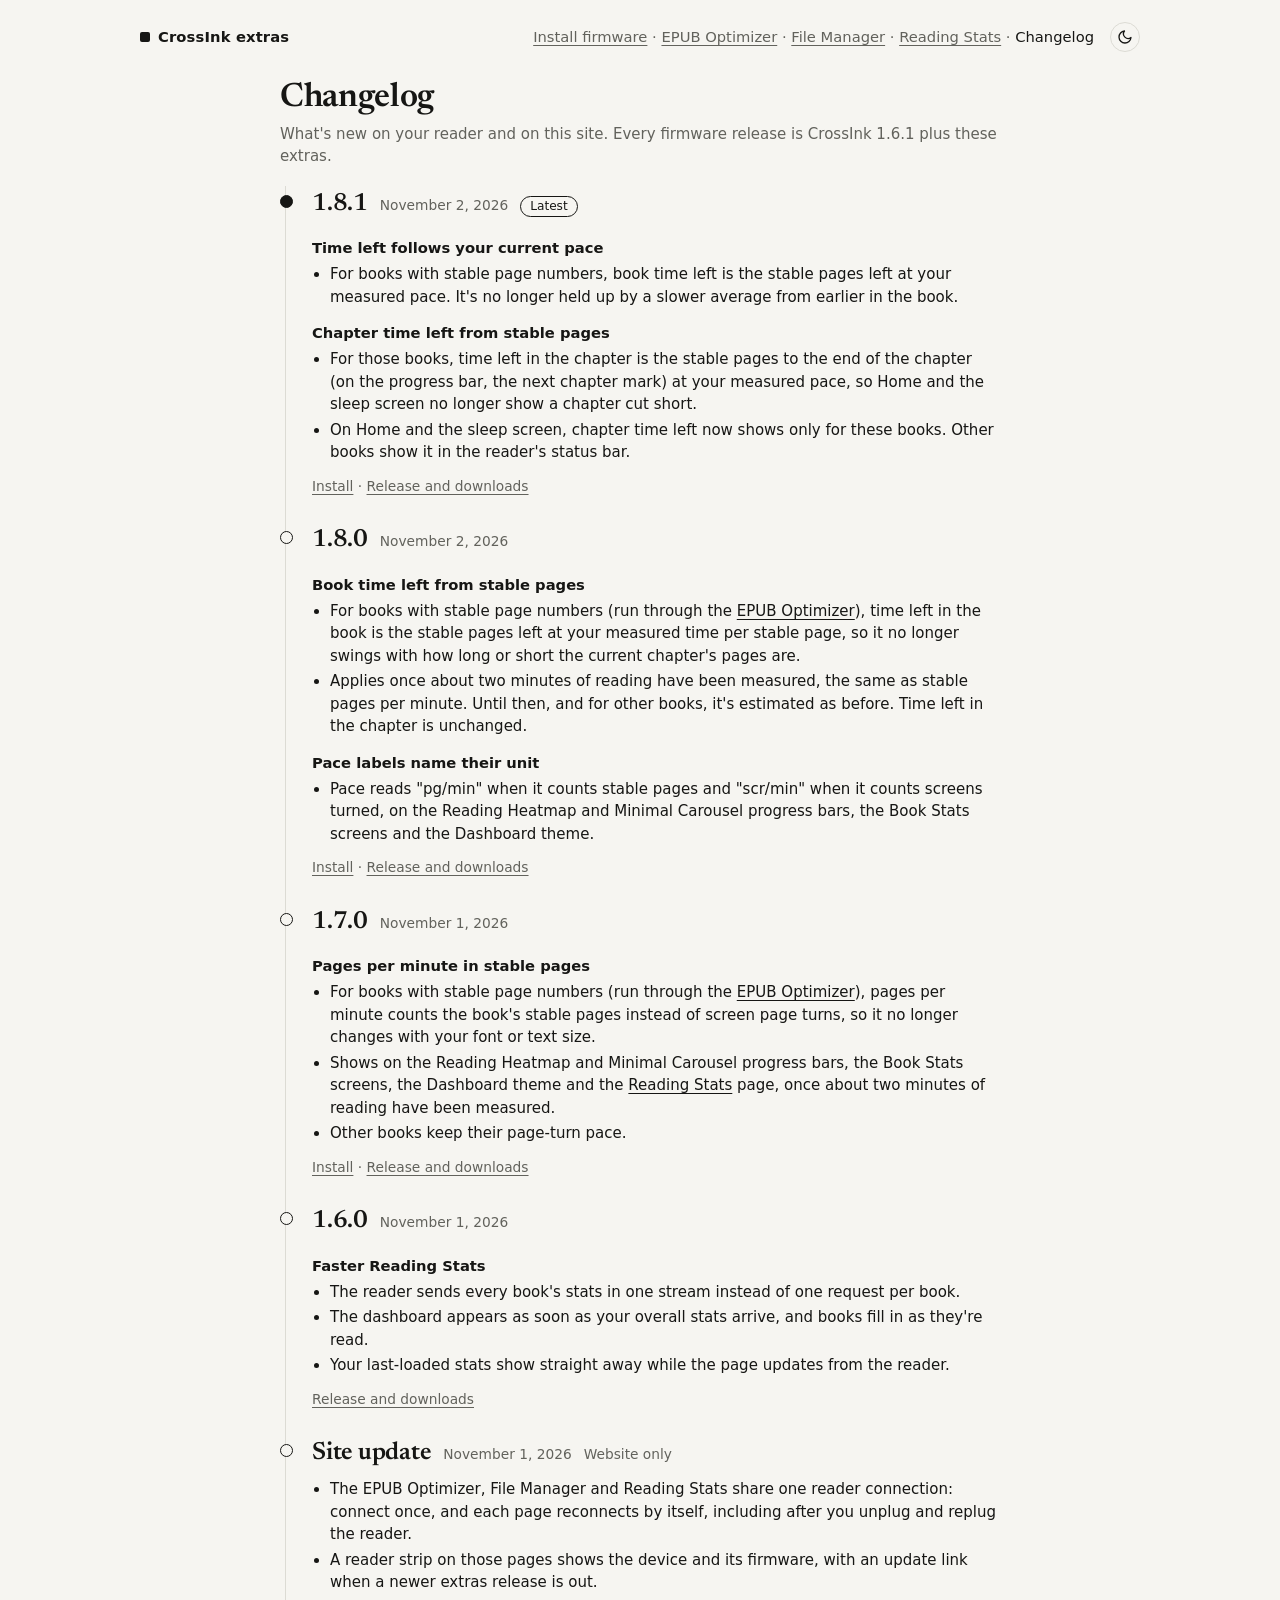
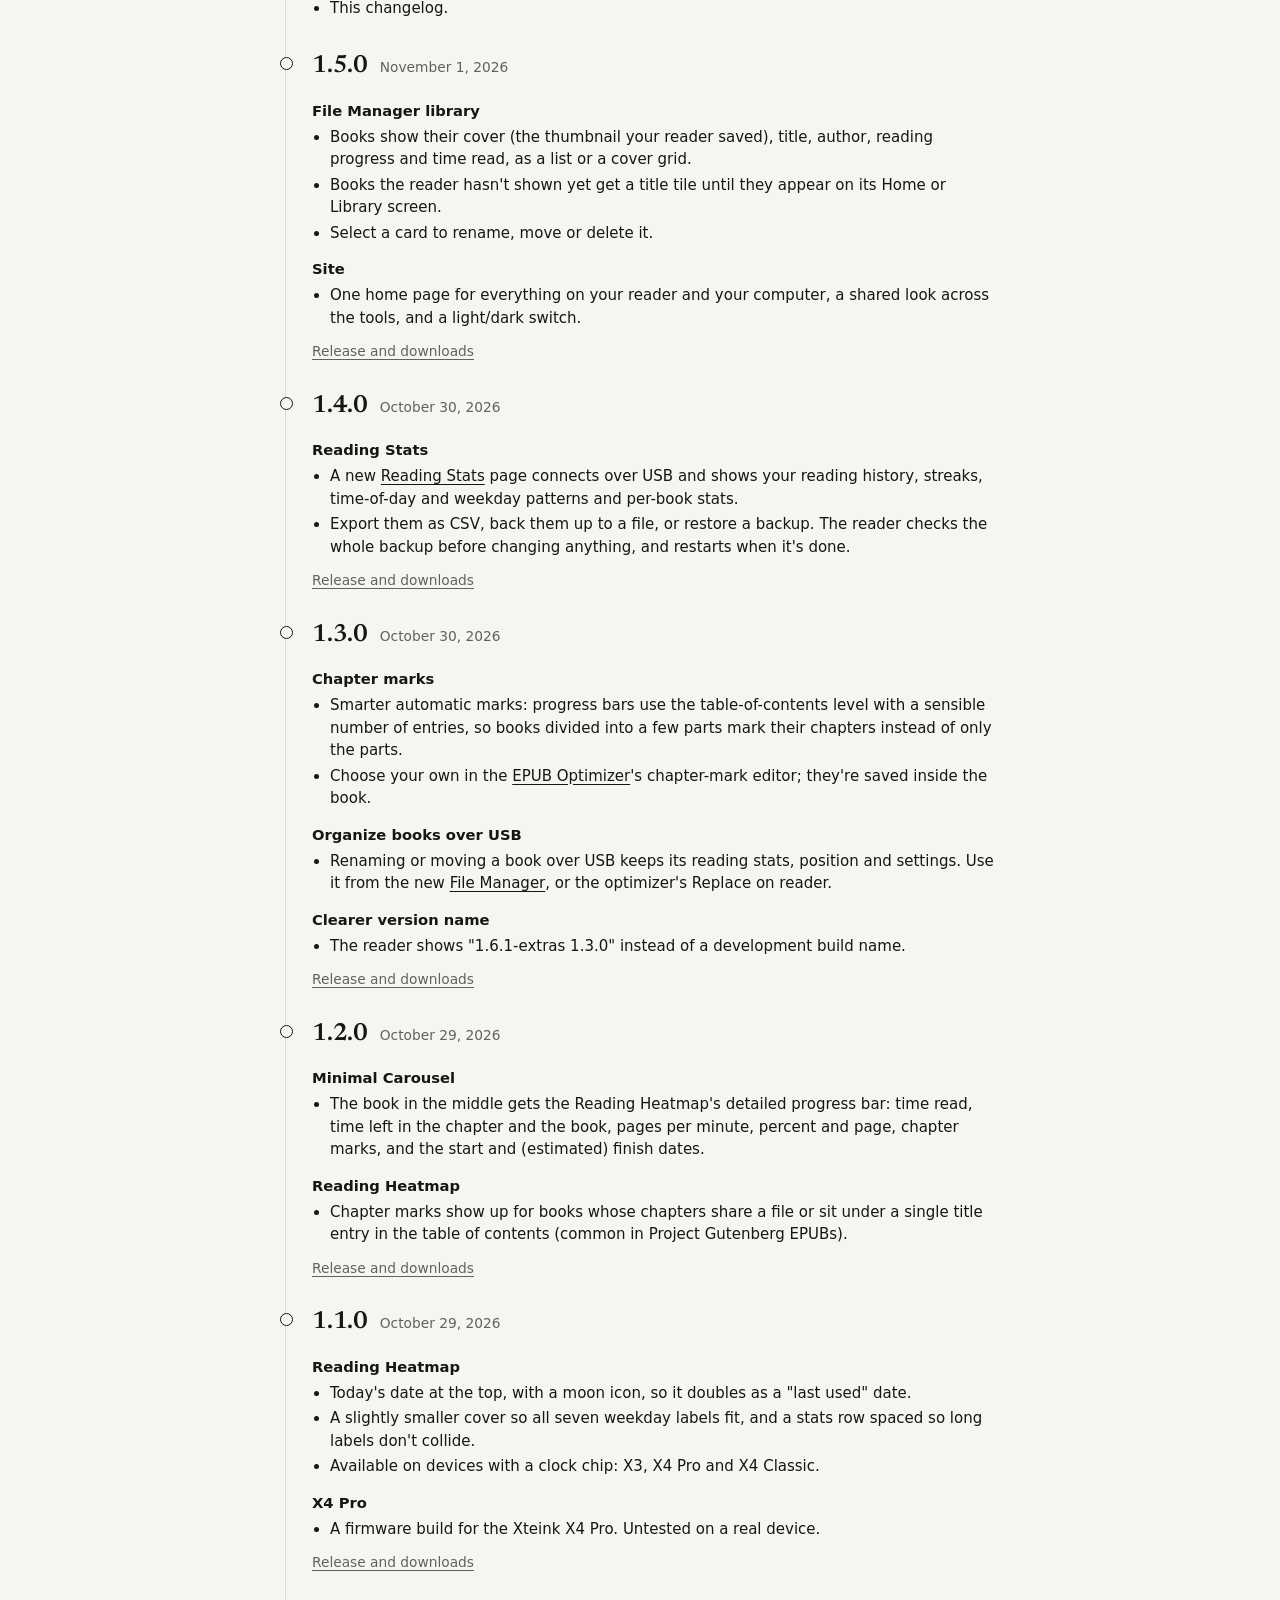
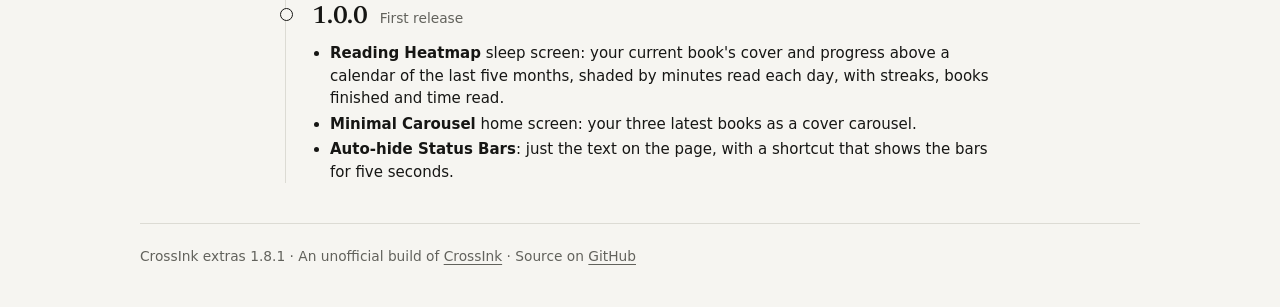
==== commit 2095bb51: "feat: firmware 1.8.1 (time left follows stable pace, stable chapter time left) Co-Authored-By: Claud" ====
--- a/changelog.html
+++ b/changelog.html
@@ -42,7 +42,25 @@
   </div>
 
   <article class="release latest">
-    <header><h2>1.8.0</h2><time datetime="2026-11-02T01:36:26Z"></time><span class="badge">Latest</span></header>
+    <header><h2>1.8.1</h2><time datetime="2026-11-02T05:03:29Z"></time><span class="badge">Latest</span></header>
+    <h3>Time left follows your current pace</h3>
+    <ul>
+      <li>For books with stable page numbers, book time left is the stable pages left at your measured pace. It's no
+        longer held up by a slower average from earlier in the book.</li>
+    </ul>
+    <h3>Chapter time left from stable pages</h3>
+    <ul>
+      <li>For those books, time left in the chapter is the stable pages to the end of the chapter (on the progress bar,
+        the next chapter mark) at your measured pace, so Home and the sleep screen no longer show a chapter cut short.</li>
+      <li>On Home and the sleep screen, chapter time left now shows only for these books. Other books show it in the
+        reader's status bar.</li>
+    </ul>
+    <p class="links"><a href="./#install">Install</a> ·
+      <a href="https://github.com/durgakulla/CrossInk/releases/tag/extras-v1.8.1">Release and downloads</a></p>
+  </article>
+
+  <article class="release">
+    <header><h2>1.8.0</h2><time datetime="2026-11-02T01:36:26Z"></time></header>
     <h3>Book time left from stable pages</h3>
     <ul>
       <li>For books with stable page numbers (run through the <a href="optimizer.html">EPUB Optimizer</a>), time left
@@ -191,7 +209,7 @@
 
 <div class="site">
   <footer class="site-foot">
-    CrossInk extras 1.8.0 · An unofficial build of <a href="https://github.com/uxjulia/CrossInk">CrossInk</a> ·
+    CrossInk extras 1.8.1 · An unofficial build of <a href="https://github.com/uxjulia/CrossInk">CrossInk</a> ·
     Source on <a href="https://github.com/durgakulla/CrossInk/tree/feat/reading-heatmap-sleep">GitHub</a>
   </footer>
 </div>
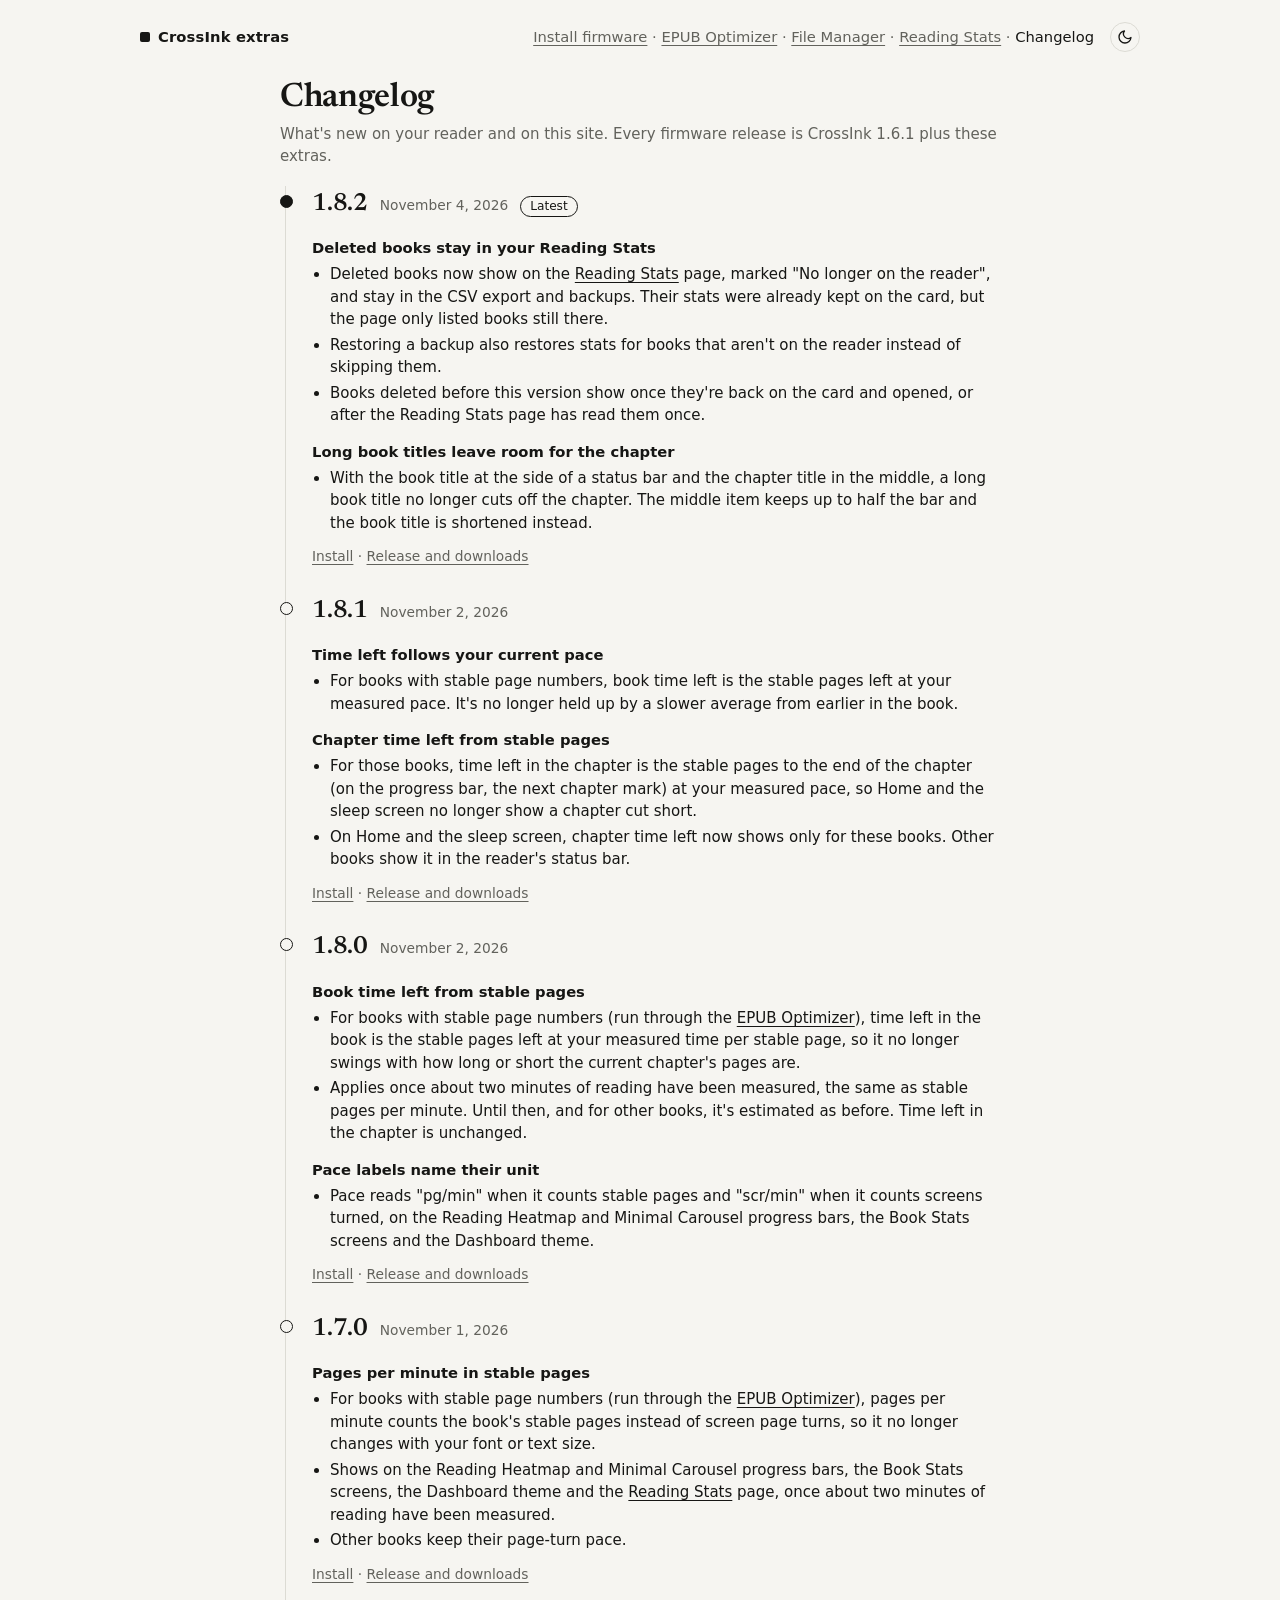
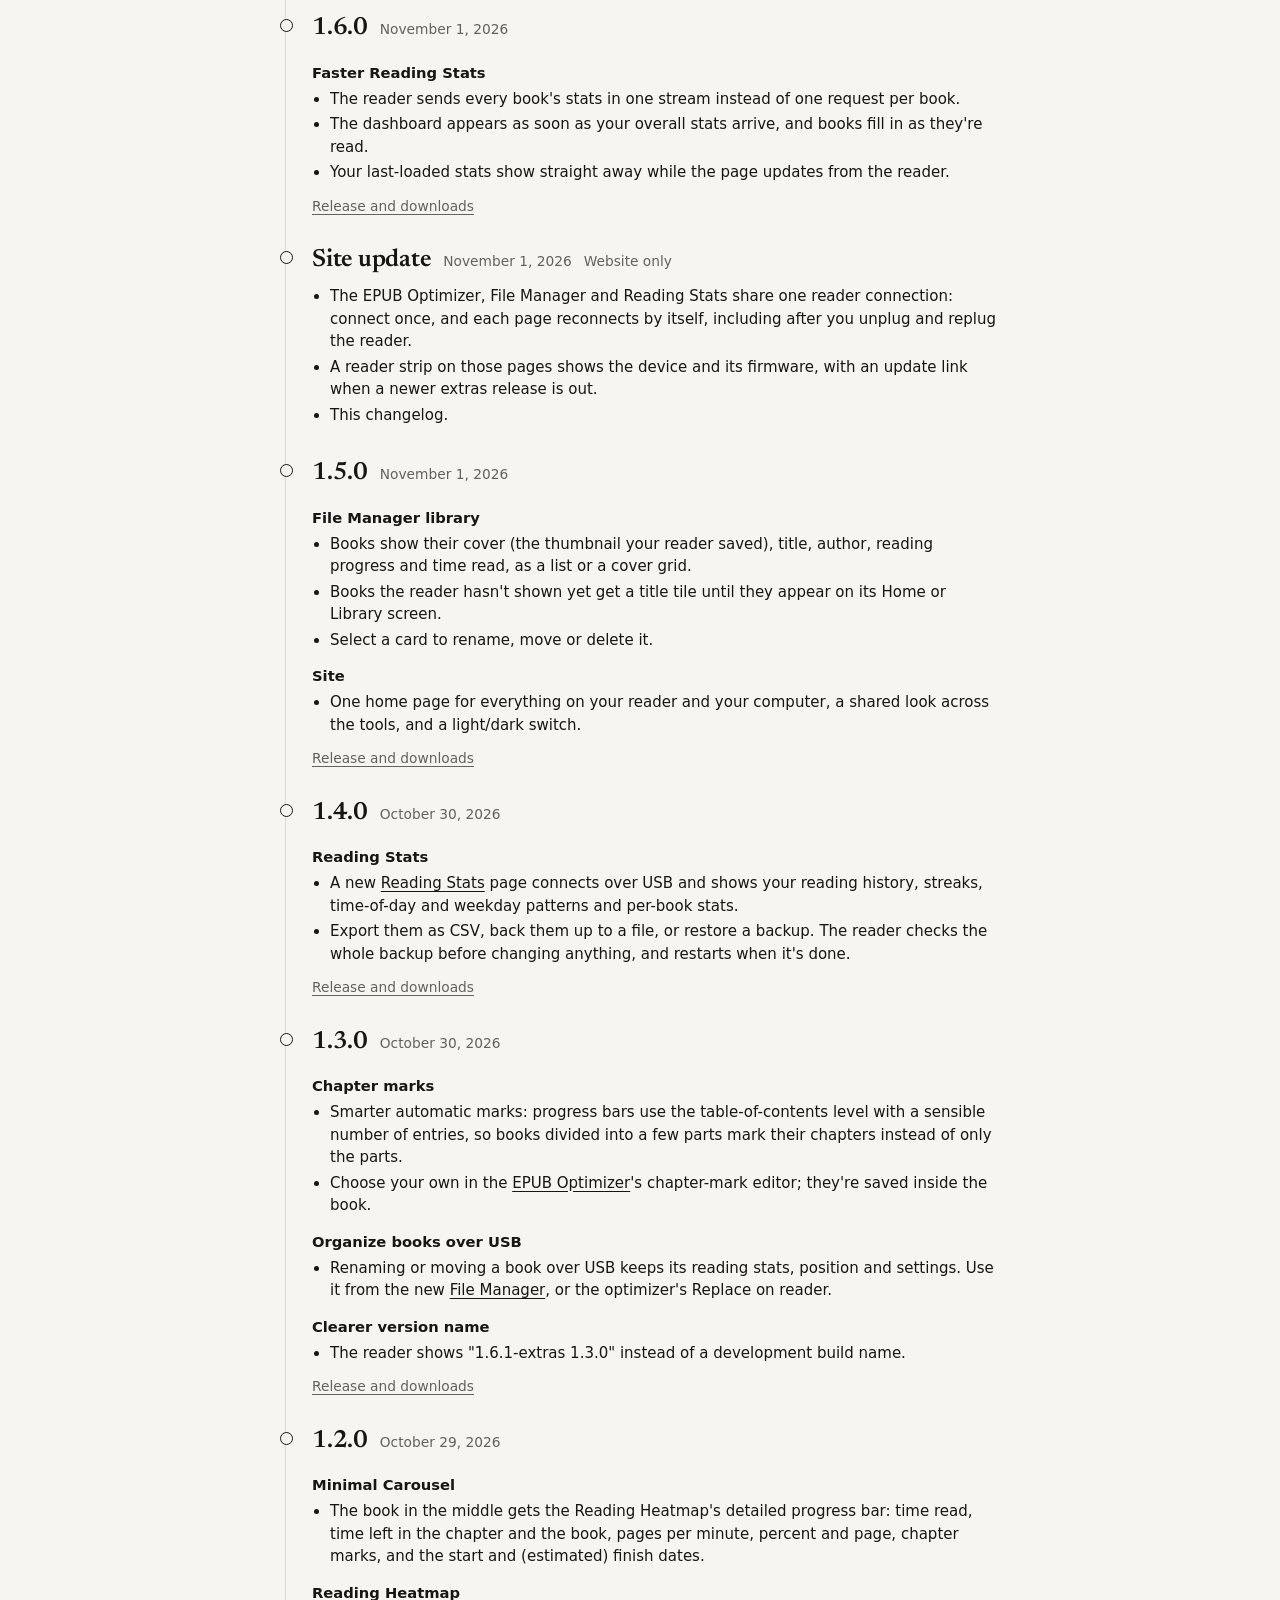
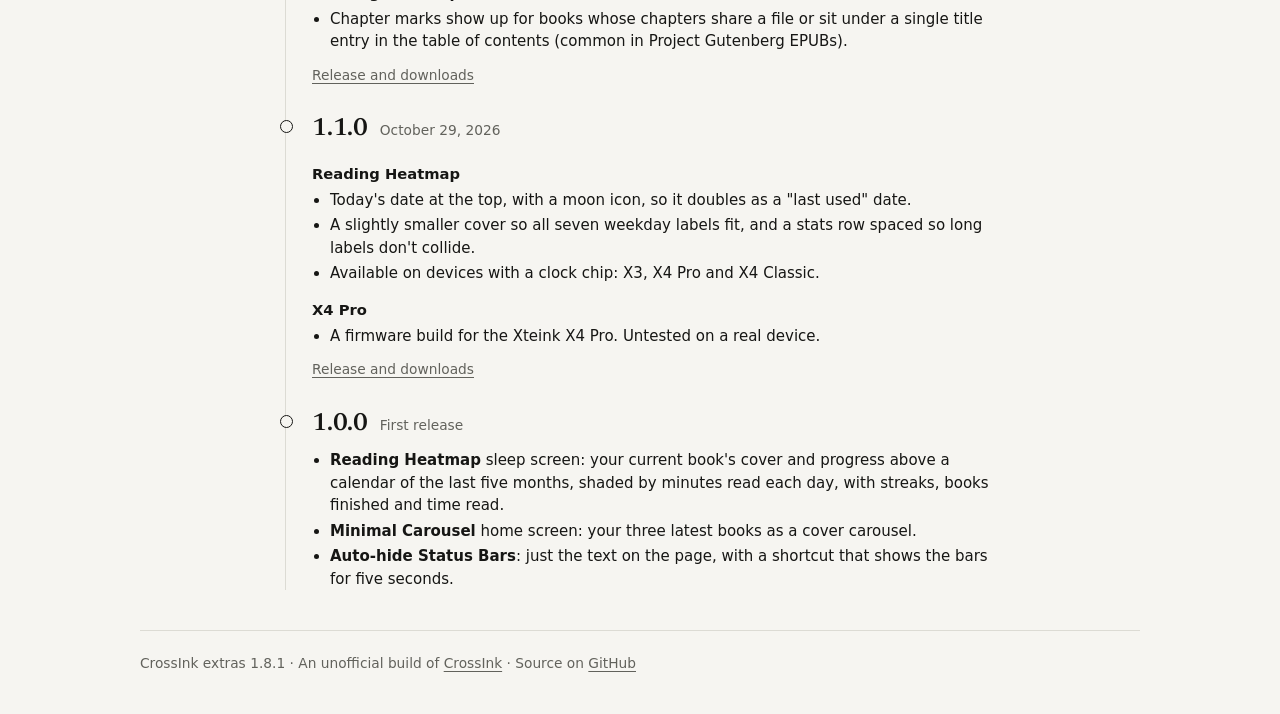
==== commit bfedec0d: "release: CrossInk extras 1.8.2; Reading Stats lists deleted books Co-Authored-By: Claude Opus 5.5 <n" ====
--- a/changelog.html
+++ b/changelog.html
@@ -42,7 +42,27 @@
   </div>
 
   <article class="release latest">
-    <header><h2>1.8.1</h2><time datetime="2026-11-02T05:03:29Z"></time><span class="badge">Latest</span></header>
+    <header><h2>1.8.2</h2><time datetime="2026-11-04T17:10:44Z"></time><span class="badge">Latest</span></header>
+    <h3>Deleted books stay in your Reading Stats</h3>
+    <ul>
+      <li>Deleted books now show on the <a href="stats.html">Reading Stats</a> page, marked "No longer on the reader",
+        and stay in the CSV export and backups. Their stats were already kept on the card, but the page only listed
+        books still there.</li>
+      <li>Restoring a backup also restores stats for books that aren't on the reader instead of skipping them.</li>
+      <li>Books deleted before this version show once they're back on the card and opened, or after the Reading Stats
+        page has read them once.</li>
+    </ul>
+    <h3>Long book titles leave room for the chapter</h3>
+    <ul>
+      <li>With the book title at the side of a status bar and the chapter title in the middle, a long book title no
+        longer cuts off the chapter. The middle item keeps up to half the bar and the book title is shortened instead.</li>
+    </ul>
+    <p class="links"><a href="./#install">Install</a> ·
+      <a href="https://github.com/durgakulla/CrossInk/releases/tag/extras-v1.8.2">Release and downloads</a></p>
+  </article>
+
+  <article class="release">
+    <header><h2>1.8.1</h2><time datetime="2026-11-02T05:03:29Z"></time></header>
     <h3>Time left follows your current pace</h3>
     <ul>
       <li>For books with stable page numbers, book time left is the stable pages left at your measured pace. It's no
